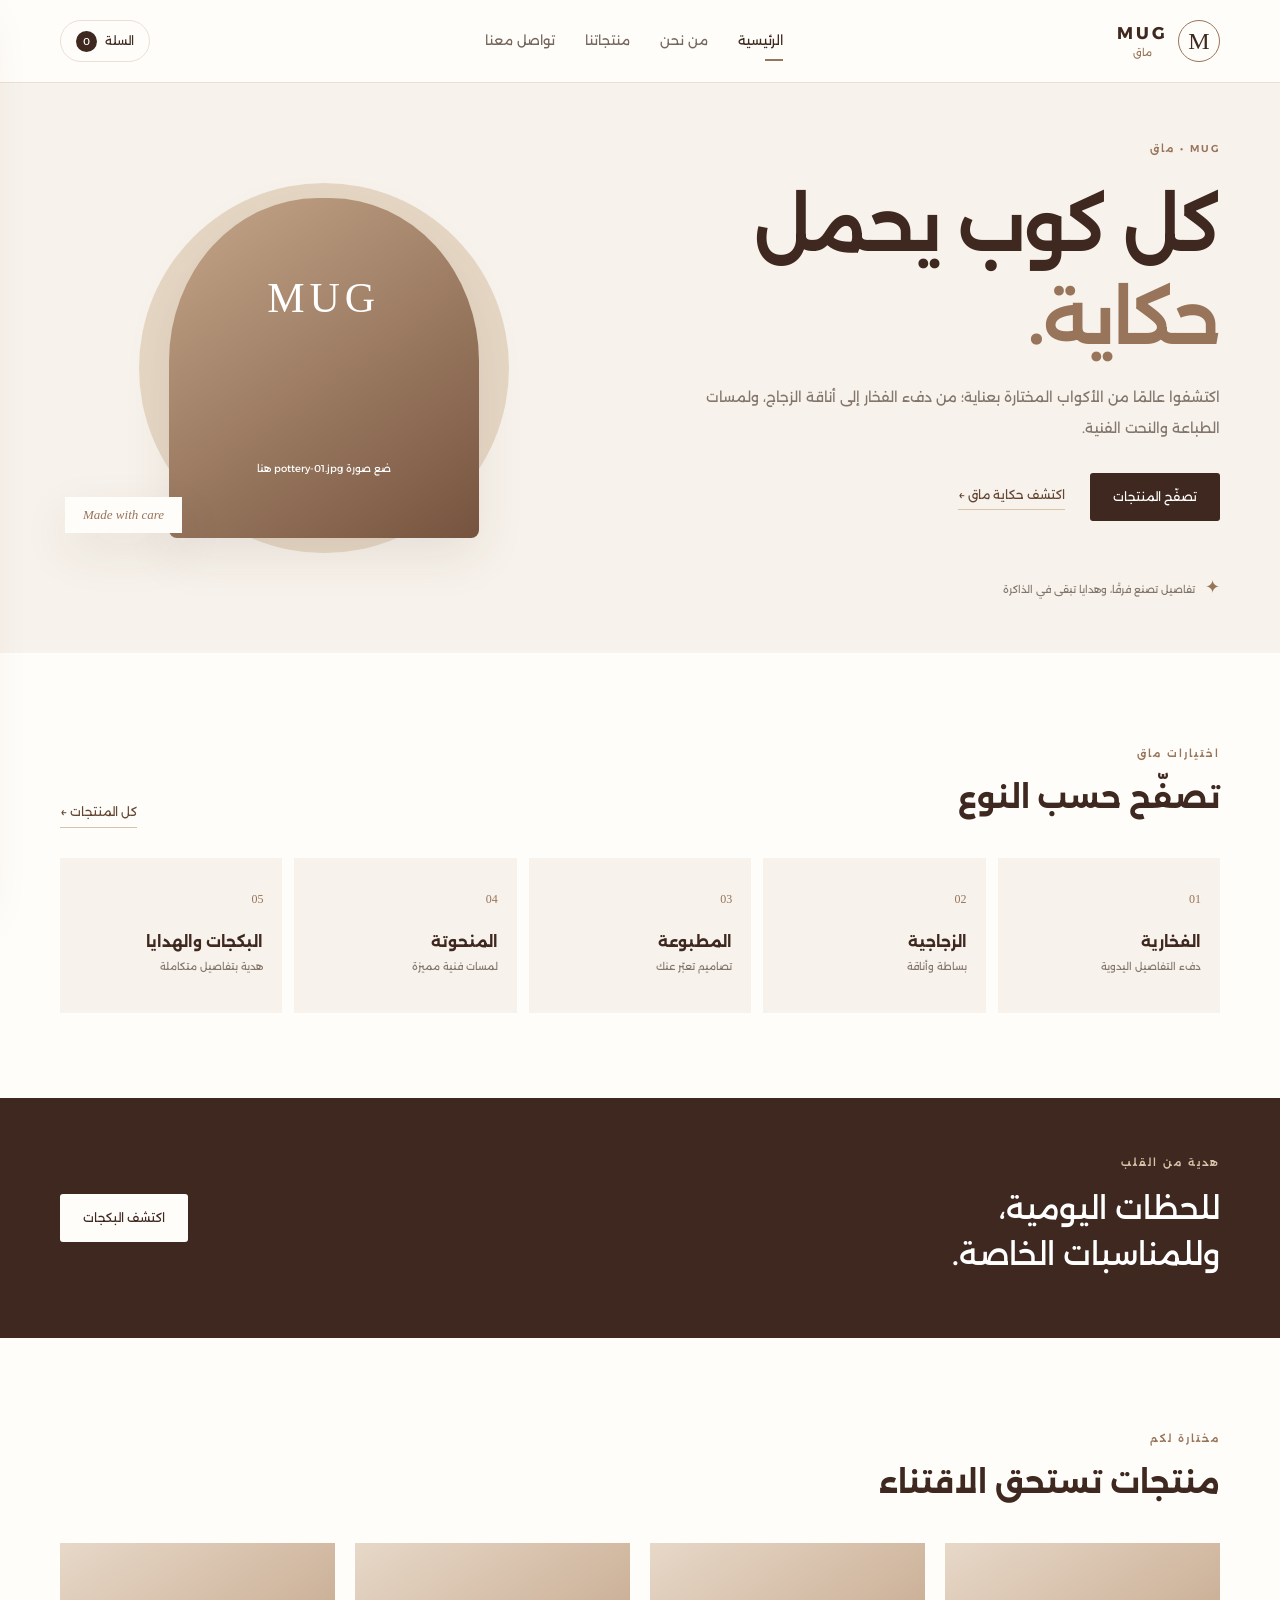
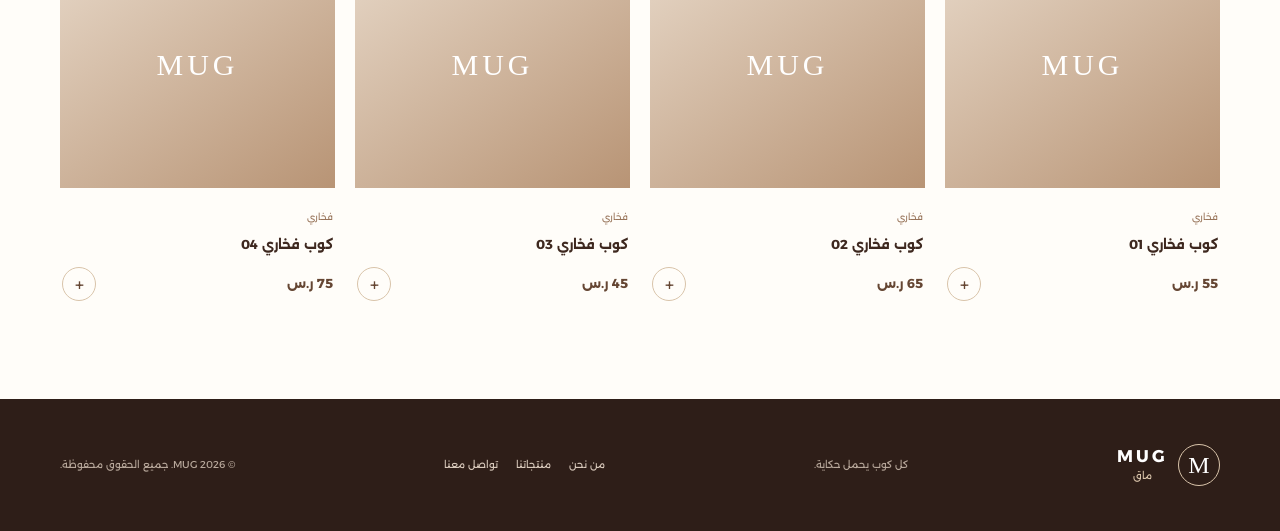
==== index.html @ 54d77e1f "Add files via upload" ====
<!doctype html>
<html lang="ar" dir="rtl">
<head>
  <meta charset="utf-8"><meta name="viewport" content="width=device-width, initial-scale=1">
  <meta name="description" content="MUG ماق — أكواب فخارية وزجاجية ومطبوعة ومنحوتة وبكجات هدايا.">
  <title>MUG | ماق — كل كوب يحمل حكاية</title>
  <link rel="preconnect" href="https://fonts.googleapis.com"><link rel="preconnect" href="https://fonts.gstatic.com" crossorigin>
  <link href="https://fonts.googleapis.com/css2?family=Alexandria:wght@300;400;500;600;700;800&display=swap" rel="stylesheet">
  <link rel="stylesheet" href="style.css"><script defer src="script.js"></script>
</head>
<body>
<header class="site-header"><div class="container nav-wrap">
  <a class="brand" href="index.html"><span class="brand-mark">M</span><span><b>MUG</b><small>ماق</small></span></a>
  <button class="menu-toggle" aria-label="فتح القائمة" aria-expanded="false">☰</button>
  <nav class="main-nav"><a class="active" href="index.html">الرئيسية</a><a href="about.html">من نحن</a><a href="products.html">منتجاتنا</a><a href="contact.html">تواصل معنا</a></nav>
  <button class="cart-button" data-open-cart aria-label="فتح السلة">السلة <span class="cart-count">0</span></button>
</div></header>
<main>
<section class="hero"><div class="container hero-grid">
  <div class="hero-copy"><span class="eyebrow">MUG • ماق</span><h1>كل كوب يحمل<br><em>حكاية.</em></h1>
    <p>اكتشفوا عالمًا من الأكواب المختارة بعناية؛ من دفء الفخار إلى أناقة الزجاج، ولمسات الطباعة والنحت الفنية.</p>
    <div class="hero-actions"><a class="btn btn-primary" href="products.html">تصفّح المنتجات</a><a class="text-link" href="about.html">اكتشف حكاية ماق ←</a></div>
    <div class="hero-note"><span>✦</span> تفاصيل تصنع فرقًا، وهدايا تبقى في الذاكرة</div>
  </div>
  <div class="hero-art"><div class="hero-circle"></div><img src="images/pottery-01.jpg" alt="كوب فخاري من ماق" onerror="this.style.display='none';this.nextElementSibling.style.display='grid'"><div class="image-placeholder hero-placeholder">MUG<br><small>ضع صورة pottery-01.jpg هنا</small></div><span class="floating-tag">Made with care</span></div>
</div></section>
<section class="section container"><div class="section-heading"><div><span class="eyebrow">اختيارات ماق</span><h2>تصفّح حسب النوع</h2></div><a class="text-link" href="products.html">كل المنتجات ←</a></div>
  <div class="category-grid">
    <a class="category-card" href="products.html#pottery"><span>01</span><h3>الفخارية</h3><p>دفء التفاصيل اليدوية</p></a>
    <a class="category-card" href="products.html#glass"><span>02</span><h3>الزجاجية</h3><p>بساطة وأناقة</p></a>
    <a class="category-card" href="products.html#printed"><span>03</span><h3>المطبوعة</h3><p>تصاميم تعبّر عنك</p></a>
    <a class="category-card" href="products.html#carved"><span>04</span><h3>المنحوتة</h3><p>لمسات فنية مميزة</p></a>
    <a class="category-card" href="products.html#gifts"><span>05</span><h3>البكجات والهدايا</h3><p>هدية بتفاصيل متكاملة</p></a>
  </div>
</section>
<section class="feature-band"><div class="container feature-inner"><div><span class="eyebrow light">هدية من القلب</span><h2>للحظات اليومية،<br>وللمناسبات الخاصة.</h2></div><a class="btn btn-light" href="products.html#gifts">اكتشف البكجات</a></div></section>
<section class="section container"><div class="section-heading"><div><span class="eyebrow">مختارة لكم</span><h2>منتجات تستحق الاقتناء</h2></div></div><div class="product-grid" id="featured-products"></div></section>
</main>
<footer class="site-footer"><div class="container footer-inner"><a class="brand brand-footer" href="index.html"><span class="brand-mark">M</span><span><b>MUG</b><small>ماق</small></span></a><p>كل كوب يحمل حكاية.</p><div class="footer-links"><a href="about.html">من نحن</a><a href="products.html">منتجاتنا</a><a href="contact.html">تواصل معنا</a></div><small>© <span data-year></span> MUG. جميع الحقوق محفوظة.</small></div></footer>
<div class="cart-overlay" data-cart-overlay></div><aside class="cart-drawer" aria-label="سلة المشتريات"><div class="cart-head"><h2>سلة مشترياتك</h2><button data-close-cart aria-label="إغلاق">×</button></div><div class="cart-items"></div><div class="cart-bottom"><div class="cart-total"><span>الإجمالي التقديري</span><strong class="cart-total-value">0 ر.س</strong></div><button class="btn btn-primary checkout-button" data-checkout>إتمام الطلب عبر واتساب</button><small>الطلب للتنسيق عبر واتساب، ولا تتم عملية دفع إلكتروني داخل الموقع.</small></div></aside>
</body></html>
---- style.css ----
*{box-sizing:border-box} :root{--espresso:#3e281f;--brown:#654633;--clay:#98745a;--sand:#d9c4aa;--cream:#f7f2eb;--paper:#fffdf9;--ink:#33251e;--muted:#82766d;--line:#e9dfd4;--shadow:0 18px 50px rgba(62,40,31,.09)}html{scroll-behavior:smooth}body{margin:0;background:var(--paper);color:var(--ink);font-family:"Alexandria",sans-serif;line-height:1.8}a{color:inherit;text-decoration:none}button{font:inherit}.container{width:min(1160px,calc(100% - 40px));margin:auto}.site-header{position:sticky;top:0;z-index:20;background:rgba(255,253,249,.94);backdrop-filter:blur(14px);border-bottom:1px solid var(--line)}.nav-wrap{height:82px;display:flex;align-items:center;justify-content:space-between;gap:24px}.brand{display:flex;align-items:center;gap:10px;color:var(--espresso);line-height:1}.brand-mark{width:42px;height:42px;border:1px solid var(--clay);border-radius:50%;display:grid;place-items:center;font-family:Georgia,serif;font-size:24px}.brand b{display:block;font-size:17px;letter-spacing:3px}.brand small{display:block;text-align:center;font-size:10px;margin-top:6px;color:var(--clay)}.main-nav{display:flex;align-items:center;gap:30px;font-size:13px;color:#75675d}.main-nav a{padding:10px 0;position:relative}.main-nav a:hover,.main-nav a.active{color:var(--espresso)}.main-nav a.active:after{content:"";position:absolute;bottom:2px;right:0;width:18px;height:2px;background:var(--clay)}.cart-button{border:1px solid var(--line);background:transparent;color:var(--espresso);padding:9px 15px;border-radius:30px;cursor:pointer;font-size:12px}.cart-count{display:inline-grid;place-items:center;min-width:21px;height:21px;margin-right:5px;border-radius:50%;background:var(--espresso);color:white;font-size:10px}.menu-toggle{display:none;background:none;border:0;color:var(--espresso);font-size:24px}.hero{background:var(--cream);overflow:hidden}.hero-grid{min-height:570px;display:grid;grid-template-columns:1.05fr .95fr;align-items:center;gap:50px;padding-top:45px;padding-bottom:45px}.eyebrow{font-size:10px;letter-spacing:2px;color:var(--clay);font-weight:600}.hero h1,.page-hero h1{font-size:clamp(42px,6vw,72px);line-height:1.28;letter-spacing:-2px;margin:18px 0;color:var(--espresso);font-weight:600}.hero h1 em,.page-hero h1 em{font-style:normal;color:var(--clay)}.hero-copy>p,.page-hero p{max-width:540px;color:var(--muted);font-size:14px;line-height:2.2}.hero-actions{display:flex;align-items:center;gap:25px;margin-top:30px}.btn{display:inline-flex;align-items:center;justify-content:center;border:0;border-radius:3px;padding:13px 23px;font-size:12px;cursor:pointer;transition:.2s}.btn-primary{background:var(--espresso);color:#fff}.btn-primary:hover{background:var(--clay);transform:translateY(-2px)}.btn-light{background:var(--paper);color:var(--espresso)}.text-link{font-size:12px;color:var(--brown);border-bottom:1px solid var(--sand);padding-bottom:4px}.hero-note{font-size:10px;color:var(--muted);margin-top:50px}.hero-note span{color:var(--clay);font-size:18px;margin-left:7px}.hero-art{height:420px;position:relative;display:grid;place-items:center}.hero-circle{position:absolute;width:370px;height:370px;border-radius:50%;background:#e6d7c5}.hero-art img{position:relative;width:min(310px,80%);height:340px;object-fit:cover;border-radius:48% 48% 8px 8px;box-shadow:var(--shadow);z-index:1}.image-placeholder{display:none;position:relative;z-index:1;background:linear-gradient(145deg,#c5a78a,#76533e);color:#fff;place-items:center;text-align:center;font-family:Georgia,serif;letter-spacing:5px}.hero-placeholder{width:min(310px,80%);height:340px;border-radius:48% 48% 8px 8px;font-size:42px;box-shadow:var(--shadow)}.image-placeholder small{font:10px "Alexandria",sans-serif;letter-spacing:0}.floating-tag{position:absolute;z-index:2;bottom:45px;left:5px;background:var(--paper);padding:10px 18px;color:var(--clay);font:italic 13px Georgia;box-shadow:var(--shadow)}.section{padding-top:85px;padding-bottom:85px}.section-heading{display:flex;justify-content:space-between;align-items:end;margin-bottom:30px}.section-heading h2,.about-layout h2{font-size:30px;line-height:1.5;margin:8px 0;color:var(--espresso)}.category-grid{display:grid;grid-template-columns:repeat(5,1fr);gap:12px}.category-card{background:var(--cream);padding:25px 18px;min-height:155px;transition:.25s;border:1px solid transparent}.category-card:hover{background:#efe5d9;border-color:var(--sand);transform:translateY(-4px)}.category-card span{font:12px Georgia;color:var(--clay)}.category-card h3{font-size:15px;margin:15px 0 3px;color:var(--espresso)}.category-card p{font-size:10px;color:var(--muted);margin:0}.feature-band{background:var(--espresso);color:#fff}.feature-inner{min-height:240px;display:flex;justify-content:space-between;align-items:center;padding-top:35px;padding-bottom:35px}.eyebrow.light{color:var(--sand)}.feature-inner h2{font-size:30px;line-height:1.55;margin:10px 0;font-weight:500}.product-grid{display:grid;grid-template-columns:repeat(4,1fr);gap:20px}.product-card{min-width:0}.product-image{height:245px;position:relative;background:var(--cream);overflow:hidden}.product-image img{width:100%;height:100%;object-fit:cover;display:block;transition:transform .4s}.product-card:hover .product-image img{transform:scale(1.04)}.product-fallback{display:none;position:absolute;inset:0;background:linear-gradient(145deg,#e7d8c8,#b89475);color:#fff;place-items:center;font:30px Georgia;letter-spacing:4px}.product-info{padding:13px 2px}.product-category{font-size:9px;color:var(--clay)}.product-info h3{font-size:13px;margin:4px 0;color:var(--espresso)}.product-bottom{display:flex;justify-content:space-between;align-items:center;margin-top:10px}.price{font-size:13px;font-weight:700;color:var(--brown)}.add-button{border:1px solid var(--sand);background:transparent;color:var(--brown);width:34px;height:34px;border-radius:50%;cursor:pointer;font-size:18px}.add-button:hover{background:var(--espresso);color:white;border-color:var(--espresso)}.page-hero{background:var(--cream);padding:85px 0 75px}.page-hero h1{font-size:clamp(40px,5vw,62px)}.page-hero.compact{padding:60px 0}.about-layout{display:grid;grid-template-columns:1fr 1fr;gap:80px;align-items:center}.about-layout p{font-size:13px;color:var(--muted);line-height:2.3}.about-quote{background:var(--cream);min-height:330px;padding:45px;display:flex;flex-direction:column;justify-content:center}.about-quote>span{font:80px Georgia;color:var(--sand);height:65px}.about-quote h3{font-size:35px;line-height:1.5;color:var(--espresso)}.about-quote small{font-size:9px;letter-spacing:2px;color:var(--clay)}.filter-bar{display:flex;gap:9px;flex-wrap:wrap;margin-bottom:30px}.filter-chip{border:1px solid var(--line);background:transparent;color:var(--muted);padding:9px 17px;border-radius:30px;font-size:11px;cursor:pointer}.filter-chip.active,.filter-chip:hover{background:var(--espresso);border-color:var(--espresso);color:white}.contact-layout{display:grid;grid-template-columns:1.1fr .9fr;gap:35px;align-items:stretch}.contact-card{background:var(--cream);padding:45px}.contact-icon{display:grid;place-items:center;width:45px;height:45px;border-radius:50%;background:#e9dccd;color:var(--clay);margin-bottom:22px}.contact-card h2{font-size:32px;color:var(--espresso);line-height:1.5}.contact-card p,.contact-side p{font-size:12px;color:var(--muted);line-height:2.2}.contact-card .btn{margin:15px 0 25px}.contact-detail{border-top:1px solid var(--line);padding:13px 0;display:flex;justify-content:space-between;gap:15px}.contact-detail small{font-size:10px;color:var(--muted)}.contact-detail strong{font-size:11px;color:var(--espresso);text-align:left}.contact-side{background:var(--espresso);color:white;padding:45px;display:flex;flex-direction:column;justify-content:center}.contact-stamp{width:120px;height:120px;border:1px solid var(--sand);border-radius:50%;display:grid;place-content:center;text-align:center;font:26px Georgia;letter-spacing:4px;color:var(--sand)}.contact-stamp small{font:6px "Alexandria",sans-serif;letter-spacing:1px}.contact-side h3{font-size:30px;line-height:1.5}.contact-side p{color:#c9b8a8}.contact-side .text-link{color:var(--sand);align-self:flex-start}.site-footer{background:#2e1e18;color:#e9dfd4;padding:45px 0}.footer-inner{display:flex;align-items:center;justify-content:space-between;gap:20px;flex-wrap:wrap}.brand-footer{color:#fff}.brand-footer .brand-mark{border-color:var(--sand)}.brand-footer small{color:var(--sand)}.footer-inner p,.footer-inner>small{font-size:10px;color:#b7a79a}.footer-links{display:flex;gap:18px;font-size:10px;color:#d8c9bb}.cart-overlay{position:fixed;inset:0;background:rgba(25,15,10,.42);z-index:39;opacity:0;visibility:hidden;transition:.25s}.cart-overlay.open{opacity:1;visibility:visible}.cart-drawer{position:fixed;z-index:40;top:0;left:0;height:100dvh;width:min(420px,92vw);background:var(--paper);padding:24px;display:flex;flex-direction:column;transform:translateX(-105%);transition:.3s;box-shadow:var(--shadow)}.cart-drawer.open{transform:translateX(0)}.cart-head{display:flex;justify-content:space-between;align-items:center;border-bottom:1px solid var(--line);padding-bottom:15px}.cart-head h2{font-size:18px;color:var(--espresso)}.cart-head button{border:0;background:none;font-size:27px;color:var(--brown);cursor:pointer}.cart-items{overflow:auto;flex:1;padding:15px 0}.cart-empty{text-align:center;color:var(--muted);font-size:12px;padding:35px 0}.cart-row{display:grid;grid-template-columns:1fr auto;gap:8px;padding:12px 0;border-bottom:1px solid var(--line)}.cart-row h4{margin:0;font-size:12px}.cart-row small{color:var(--muted);font-size:10px}.quantity-controls{display:flex;align-items:center;gap:9px}.quantity-controls button{width:25px;height:25px;border:1px solid var(--line);background:white;border-radius:50%;cursor:pointer}.cart-bottom{border-top:1px solid var(--line);padding-top:16px}.cart-total{display:flex;justify-content:space-between;margin-bottom:14px;font-size:13px}.cart-total-value{color:var(--espresso)}.checkout-button{width:100%}.cart-bottom>small{display:block;color:var(--muted);font-size:9px;line-height:1.8;margin-top:10px}.no-results{grid-column:1/-1;color:var(--muted);font-size:13px;padding:30px}
@media(max-width:850px){.main-nav{gap:15px}.hero-grid{gap:20px}.category-grid{grid-template-columns:repeat(3,1fr)}.product-grid{grid-template-columns:repeat(2,1fr)}.about-layout{gap:35px}}
@media(max-width:650px){.container{width:min(100% - 30px,520px)}.nav-wrap{height:70px;gap:10px}.menu-toggle{display:block;order:3}.cart-button{margin-right:auto;padding:7px 11px}.main-nav{display:none;position:absolute;top:70px;right:0;left:0;background:var(--paper);padding:15px 25px 22px;border-bottom:1px solid var(--line);flex-direction:column;align-items:stretch;gap:4px}.main-nav.open{display:flex}.main-nav a{padding:9px}.main-nav a.active:after{display:none}.hero-grid{grid-template-columns:1fr;padding-top:55px;padding-bottom:35px}.hero-copy{order:1}.hero-art{order:0;height:300px}.hero-circle{width:260px;height:260px}.hero-art img,.hero-placeholder{height:260px;width:230px}.floating-tag{bottom:12px;left:0}.hero h1{font-size:48px}.hero-note{margin-top:28px}.section{padding-top:58px;padding-bottom:58px}.section-heading h2,.about-layout h2{font-size:24px}.category-grid{grid-template-columns:repeat(2,1fr)}.category-card:last-child{grid-column:span 2}.feature-inner{min-height:210px;align-items:flex-start;flex-direction:column;justify-content:center;gap:15px}.feature-inner h2{font-size:25px}.product-grid{gap:14px}.product-image{height:190px}.product-info h3{font-size:11px}.page-hero{padding:60px 0 50px}.page-hero h1{font-size:43px}.about-layout,.contact-layout{grid-template-columns:1fr;gap:22px}.about-quote{min-height:250px;padding:30px}.contact-card,.contact-side{padding:30px}.contact-card h2{font-size:27px}.footer-inner{flex-direction:column;align-items:flex-start}.footer-links{flex-wrap:wrap}.contact-detail{flex-direction:column;gap:2px}.contact-detail strong{text-align:right}}
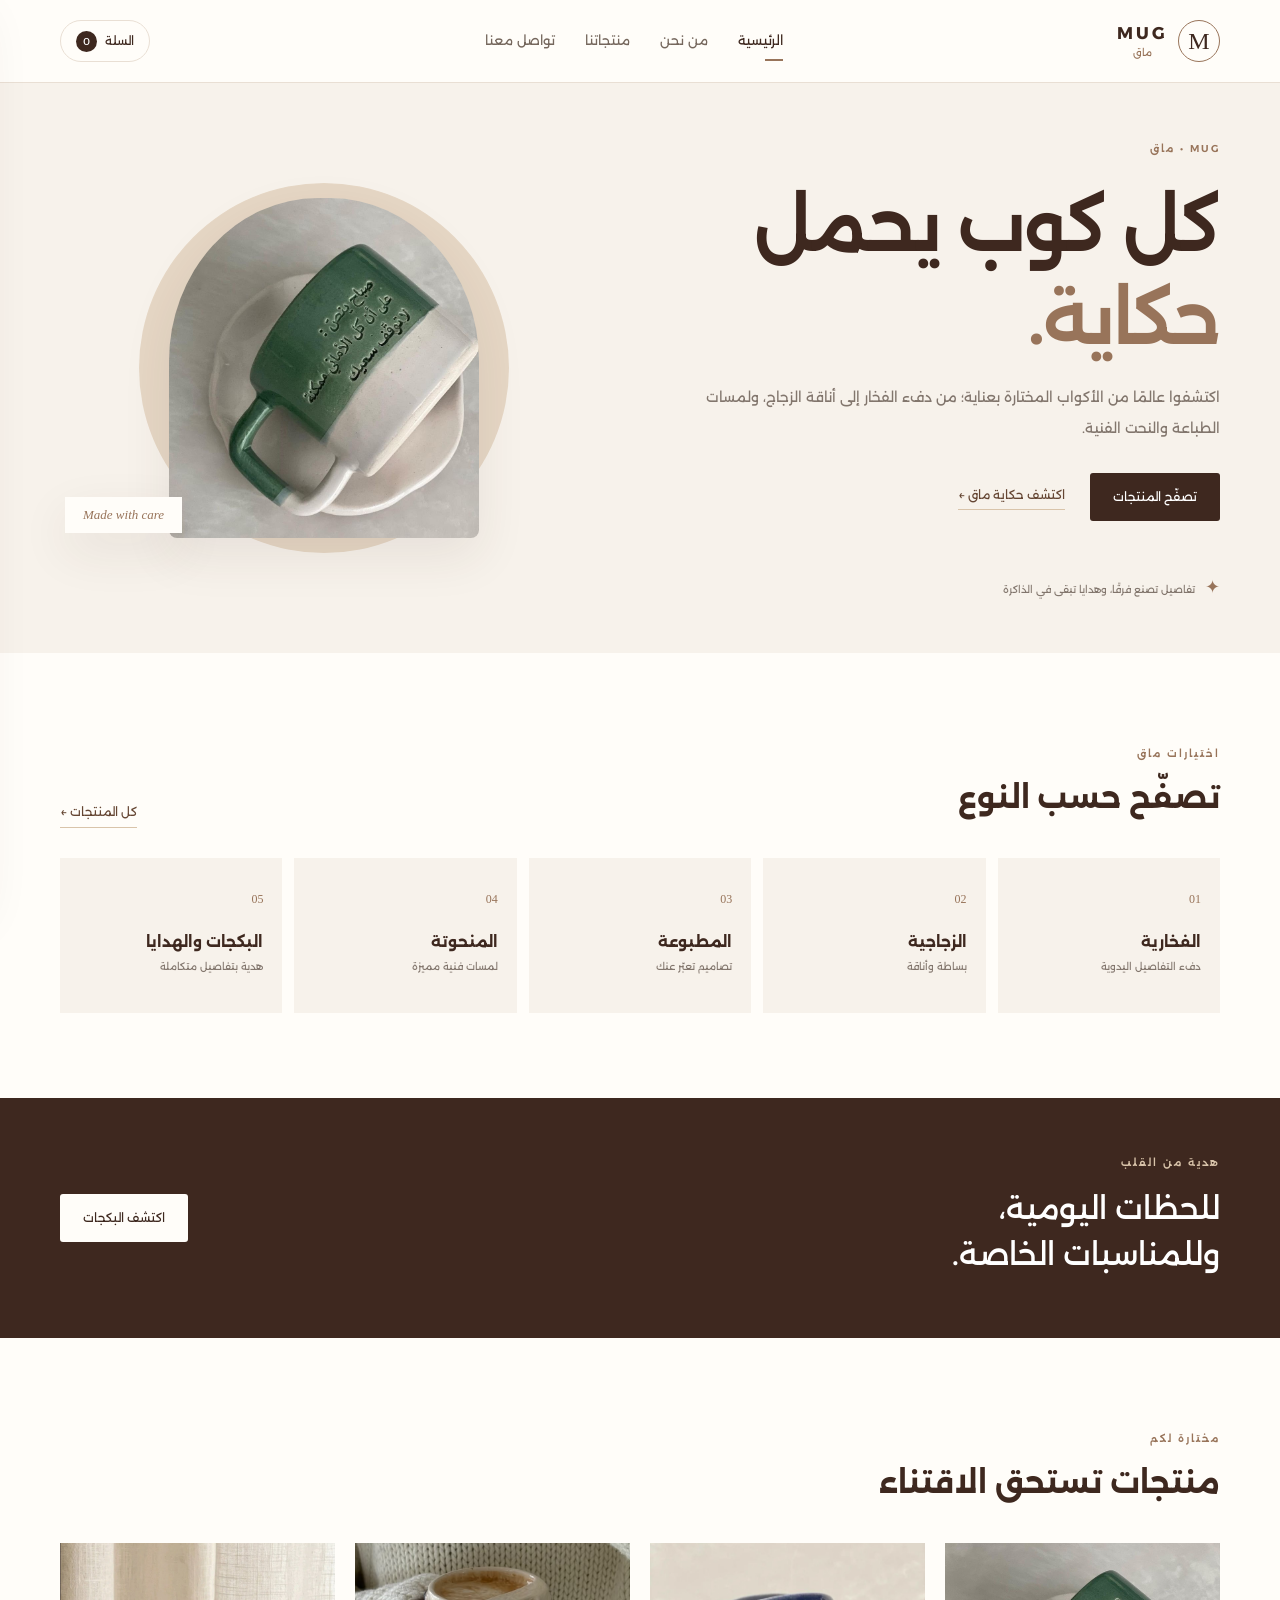
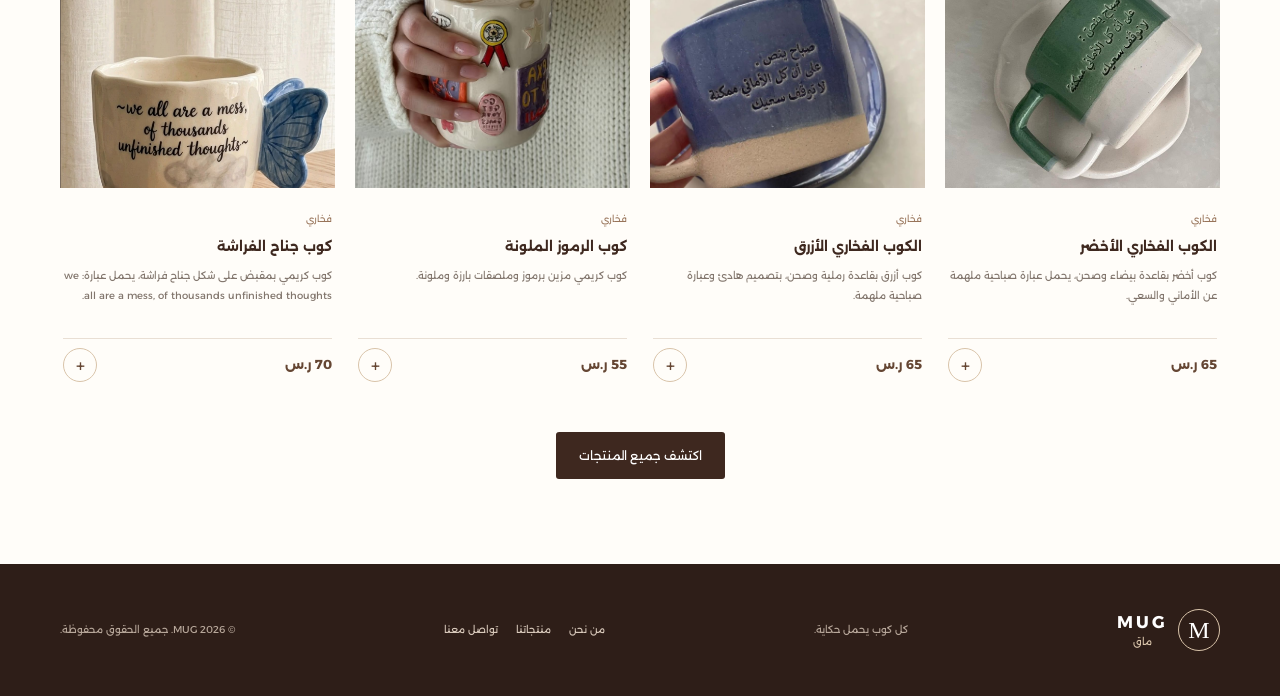
==== commit 1d5fc601: "Update index.html" ====
--- a/index.html
+++ b/index.html
@@ -1,41 +1,283 @@
+
 <!doctype html>
 <html lang="ar" dir="rtl">
 <head>
-  <meta charset="utf-8"><meta name="viewport" content="width=device-width, initial-scale=1">
-  <meta name="description" content="MUG ماق — أكواب فخارية وزجاجية ومطبوعة ومنحوتة وبكجات هدايا.">
+  <meta charset="utf-8">
+  <meta name="viewport" content="width=device-width, initial-scale=1">
+
+  <meta name="description" content="MUG ماق — اكتشفوا تشكيلة الأكواب الفخارية والزجاجية والمطبوعة والمنحوتة وبكجات الهدايا. كل كوب يحمل حكاية.">
+  <meta name="theme-color" content="#3e281f">
+
   <title>MUG | ماق — كل كوب يحمل حكاية</title>
-  <link rel="preconnect" href="https://fonts.googleapis.com"><link rel="preconnect" href="https://fonts.gstatic.com" crossorigin>
+
+  <link rel="preconnect" href="https://fonts.googleapis.com">
+  <link rel="preconnect" href="https://fonts.gstatic.com" crossorigin>
+
   <link href="https://fonts.googleapis.com/css2?family=Alexandria:wght@300;400;500;600;700;800&display=swap" rel="stylesheet">
-  <link rel="stylesheet" href="style.css"><script defer src="script.js"></script>
+
+  <link rel="stylesheet" href="style.css">
+  <script defer src="script.js"></script>
 </head>
+
 <body>
-<header class="site-header"><div class="container nav-wrap">
-  <a class="brand" href="index.html"><span class="brand-mark">M</span><span><b>MUG</b><small>ماق</small></span></a>
-  <button class="menu-toggle" aria-label="فتح القائمة" aria-expanded="false">☰</button>
-  <nav class="main-nav"><a class="active" href="index.html">الرئيسية</a><a href="about.html">من نحن</a><a href="products.html">منتجاتنا</a><a href="contact.html">تواصل معنا</a></nav>
-  <button class="cart-button" data-open-cart aria-label="فتح السلة">السلة <span class="cart-count">0</span></button>
-</div></header>
+
+<!-- HEADER -->
+<header class="site-header">
+  <div class="container nav-wrap">
+
+    <a class="brand" href="index.html">
+      <span class="brand-mark">M</span>
+      <span>
+        <b>MUG</b>
+        <small>ماق</small>
+      </span>
+    </a>
+
+    <button class="menu-toggle" aria-label="فتح القائمة" aria-expanded="false">
+      ☰
+    </button>
+
+    <nav class="main-nav">
+      <a class="active" href="index.html">الرئيسية</a>
+      <a href="about.html">من نحن</a>
+      <a href="products.html">منتجاتنا</a>
+      <a href="contact.html">تواصل معنا</a>
+    </nav>
+
+    <button class="cart-button" data-open-cart aria-label="فتح السلة">
+      السلة
+      <span class="cart-count">0</span>
+    </button>
+
+  </div>
+</header>
+
 <main>
-<section class="hero"><div class="container hero-grid">
-  <div class="hero-copy"><span class="eyebrow">MUG • ماق</span><h1>كل كوب يحمل<br><em>حكاية.</em></h1>
-    <p>اكتشفوا عالمًا من الأكواب المختارة بعناية؛ من دفء الفخار إلى أناقة الزجاج، ولمسات الطباعة والنحت الفنية.</p>
-    <div class="hero-actions"><a class="btn btn-primary" href="products.html">تصفّح المنتجات</a><a class="text-link" href="about.html">اكتشف حكاية ماق ←</a></div>
-    <div class="hero-note"><span>✦</span> تفاصيل تصنع فرقًا، وهدايا تبقى في الذاكرة</div>
-  </div>
-  <div class="hero-art"><div class="hero-circle"></div><img src="images/pottery-01.jpg" alt="كوب فخاري من ماق" onerror="this.style.display='none';this.nextElementSibling.style.display='grid'"><div class="image-placeholder hero-placeholder">MUG<br><small>ضع صورة pottery-01.jpg هنا</small></div><span class="floating-tag">Made with care</span></div>
-</div></section>
-<section class="section container"><div class="section-heading"><div><span class="eyebrow">اختيارات ماق</span><h2>تصفّح حسب النوع</h2></div><a class="text-link" href="products.html">كل المنتجات ←</a></div>
+
+<!-- HERO -->
+<section class="hero">
+  <div class="container hero-grid">
+
+    <div class="hero-copy">
+
+      <span class="eyebrow">MUG • ماق</span>
+
+      <h1>
+        كل كوب يحمل
+        <br>
+        <em>حكاية.</em>
+      </h1>
+
+      <p>
+        اكتشفوا عالمًا من الأكواب المختارة بعناية؛
+        من دفء الفخار إلى أناقة الزجاج،
+        ولمسات الطباعة والنحت الفنية.
+      </p>
+
+      <div class="hero-actions">
+        <a class="btn btn-primary" href="products.html">
+          تصفّح المنتجات
+        </a>
+
+        <a class="text-link" href="about.html">
+          اكتشف حكاية ماق ←
+        </a>
+      </div>
+
+      <div class="hero-note">
+        <span>✦</span>
+        تفاصيل تصنع فرقًا، وهدايا تبقى في الذاكرة
+      </div>
+
+    </div>
+
+    <div class="hero-art">
+
+      <div class="hero-circle"></div>
+
+      <img
+        src="IMG_2173.JPG"
+        alt="كوب ماق الفخاري الأخضر بقاعدته البيضاء وصحنه"
+        fetchpriority="high"
+        onerror="this.style.display='none';this.nextElementSibling.style.display='grid'"
+      >
+
+      <div class="image-placeholder hero-placeholder">
+        MUG
+        <br>
+        <small>كل كوب يحمل حكاية</small>
+      </div>
+
+      <span class="floating-tag">
+        Made with care
+      </span>
+
+    </div>
+
+  </div>
+</section>
+
+<!-- CATEGORIES -->
+<section class="section container">
+
+  <div class="section-heading">
+
+    <div>
+      <span class="eyebrow">اختيارات ماق</span>
+      <h2>تصفّح حسب النوع</h2>
+    </div>
+
+    <a class="text-link" href="products.html">
+      كل المنتجات ←
+    </a>
+
+  </div>
+
   <div class="category-grid">
-    <a class="category-card" href="products.html#pottery"><span>01</span><h3>الفخارية</h3><p>دفء التفاصيل اليدوية</p></a>
-    <a class="category-card" href="products.html#glass"><span>02</span><h3>الزجاجية</h3><p>بساطة وأناقة</p></a>
-    <a class="category-card" href="products.html#printed"><span>03</span><h3>المطبوعة</h3><p>تصاميم تعبّر عنك</p></a>
-    <a class="category-card" href="products.html#carved"><span>04</span><h3>المنحوتة</h3><p>لمسات فنية مميزة</p></a>
-    <a class="category-card" href="products.html#gifts"><span>05</span><h3>البكجات والهدايا</h3><p>هدية بتفاصيل متكاملة</p></a>
-  </div>
-</section>
-<section class="feature-band"><div class="container feature-inner"><div><span class="eyebrow light">هدية من القلب</span><h2>للحظات اليومية،<br>وللمناسبات الخاصة.</h2></div><a class="btn btn-light" href="products.html#gifts">اكتشف البكجات</a></div></section>
-<section class="section container"><div class="section-heading"><div><span class="eyebrow">مختارة لكم</span><h2>منتجات تستحق الاقتناء</h2></div></div><div class="product-grid" id="featured-products"></div></section>
+
+    <a class="category-card" href="products.html#pottery">
+      <span>01</span>
+      <h3>الفخارية</h3>
+      <p>دفء التفاصيل اليدوية</p>
+    </a>
+
+    <a class="category-card" href="products.html#glass">
+      <span>02</span>
+      <h3>الزجاجية</h3>
+      <p>بساطة وأناقة</p>
+    </a>
+
+    <a class="category-card" href="products.html#printed">
+      <span>03</span>
+      <h3>المطبوعة</h3>
+      <p>تصاميم تعبّر عنك</p>
+    </a>
+
+    <a class="category-card" href="products.html#carved">
+      <span>04</span>
+      <h3>المنحوتة</h3>
+      <p>لمسات فنية مميزة</p>
+    </a>
+
+    <a class="category-card" href="products.html#gifts">
+      <span>05</span>
+      <h3>البكجات والهدايا</h3>
+      <p>هدية بتفاصيل متكاملة</p>
+    </a>
+
+  </div>
+</section>
+
+<!-- GIFT SECTION -->
+<section class="feature-band">
+
+  <div class="container feature-inner">
+
+    <div>
+      <span class="eyebrow light">هدية من القلب</span>
+
+      <h2>
+        للحظات اليومية،
+        <br>
+        وللمناسبات الخاصة.
+      </h2>
+    </div>
+
+    <a class="btn btn-light" href="products.html# gifts">
+      اكتشف البكجات
+    </a>
+
+  </div>
+
+</section>
+
+<!-- FEATURED PRODUCTS -->
+<section class="section container">
+
+  <div class="section-heading">
+
+    <div>
+      <span class="eyebrow">مختارة لكم</span>
+      <h2>منتجات تستحق الاقتناء</h2>
+    </div>
+
+  </div>
+
+  <div class="product-grid" id="featured-products"></div>
+
+  <div style="text-align:center;margin-top:35px;">
+    <a class="btn btn-primary" href="products.html">
+      اكتشف جميع المنتجات
+    </a>
+  </div>
+
+</section>
+
 </main>
-<footer class="site-footer"><div class="container footer-inner"><a class="brand brand-footer" href="index.html"><span class="brand-mark">M</span><span><b>MUG</b><small>ماق</small></span></a><p>كل كوب يحمل حكاية.</p><div class="footer-links"><a href="about.html">من نحن</a><a href="products.html">منتجاتنا</a><a href="contact.html">تواصل معنا</a></div><small>© <span data-year></span> MUG. جميع الحقوق محفوظة.</small></div></footer>
-<div class="cart-overlay" data-cart-overlay></div><aside class="cart-drawer" aria-label="سلة المشتريات"><div class="cart-head"><h2>سلة مشترياتك</h2><button data-close-cart aria-label="إغلاق">×</button></div><div class="cart-items"></div><div class="cart-bottom"><div class="cart-total"><span>الإجمالي التقديري</span><strong class="cart-total-value">0 ر.س</strong></div><button class="btn btn-primary checkout-button" data-checkout>إتمام الطلب عبر واتساب</button><small>الطلب للتنسيق عبر واتساب، ولا تتم عملية دفع إلكتروني داخل الموقع.</small></div></aside>
-</body></html>+
+<!-- FOOTER -->
+<footer class="site-footer">
+
+  <div class="container footer-inner">
+
+    <a class="brand brand-footer" href="index.html">
+      <span class="brand-mark">M</span>
+      <span>
+        <b>MUG</b>
+        <small>ماق</small>
+      </span>
+    </a>
+
+    <p>كل كوب يحمل حكاية.</p>
+
+    <div class="footer-links">
+      <a href="about.html">من نحن</a>
+      <a href="products.html">منتجاتنا</a>
+      <a href="contact.html">تواصل معنا</a>
+    </div>
+
+    <small>
+      © <span data-year></span> MUG. جميع الحقوق محفوظة.
+    </small>
+
+  </div>
+
+</footer>
+
+<!-- SHOPPING CART -->
+<div class="cart-overlay" data-cart-overlay></div>
+
+<aside class="cart-drawer" aria-label="سلة المشتريات">
+
+  <div class="cart-head">
+    <h2>سلة مشترياتك</h2>
+
+    <button data-close-cart aria-label="إغلاق">
+      ×
+    </button>
+  </div>
+
+  <div class="cart-items"></div>
+
+  <div class="cart-bottom">
+
+    <div class="cart-total">
+      <span>الإجمالي التقديري</span>
+      <strong class="cart-total-value">0 ر.س</strong>
+    </div>
+
+    <button class="btn btn-primary checkout-button" data-checkout>
+      إتمام الطلب عبر واتساب
+    </button>
+
+    <small>
+      الطلب للتنسيق عبر واتساب،
+      ولا تتم عملية دفع إلكتروني داخل الموقع.
+    </small>
+
+  </div>
+
+</aside>
+
+</body>
+</html>
--- a/style.css
+++ b/style.css
@@ -1,3 +1,1178 @@
-*{box-sizing:border-box} :root{--espresso:#3e281f;--brown:#654633;--clay:#98745a;--sand:#d9c4aa;--cream:#f7f2eb;--paper:#fffdf9;--ink:#33251e;--muted:#82766d;--line:#e9dfd4;--shadow:0 18px 50px rgba(62,40,31,.09)}html{scroll-behavior:smooth}body{margin:0;background:var(--paper);color:var(--ink);font-family:"Alexandria",sans-serif;line-height:1.8}a{color:inherit;text-decoration:none}button{font:inherit}.container{width:min(1160px,calc(100% - 40px));margin:auto}.site-header{position:sticky;top:0;z-index:20;background:rgba(255,253,249,.94);backdrop-filter:blur(14px);border-bottom:1px solid var(--line)}.nav-wrap{height:82px;display:flex;align-items:center;justify-content:space-between;gap:24px}.brand{display:flex;align-items:center;gap:10px;color:var(--espresso);line-height:1}.brand-mark{width:42px;height:42px;border:1px solid var(--clay);border-radius:50%;display:grid;place-items:center;font-family:Georgia,serif;font-size:24px}.brand b{display:block;font-size:17px;letter-spacing:3px}.brand small{display:block;text-align:center;font-size:10px;margin-top:6px;color:var(--clay)}.main-nav{display:flex;align-items:center;gap:30px;font-size:13px;color:#75675d}.main-nav a{padding:10px 0;position:relative}.main-nav a:hover,.main-nav a.active{color:var(--espresso)}.main-nav a.active:after{content:"";position:absolute;bottom:2px;right:0;width:18px;height:2px;background:var(--clay)}.cart-button{border:1px solid var(--line);background:transparent;color:var(--espresso);padding:9px 15px;border-radius:30px;cursor:pointer;font-size:12px}.cart-count{display:inline-grid;place-items:center;min-width:21px;height:21px;margin-right:5px;border-radius:50%;background:var(--espresso);color:white;font-size:10px}.menu-toggle{display:none;background:none;border:0;color:var(--espresso);font-size:24px}.hero{background:var(--cream);overflow:hidden}.hero-grid{min-height:570px;display:grid;grid-template-columns:1.05fr .95fr;align-items:center;gap:50px;padding-top:45px;padding-bottom:45px}.eyebrow{font-size:10px;letter-spacing:2px;color:var(--clay);font-weight:600}.hero h1,.page-hero h1{font-size:clamp(42px,6vw,72px);line-height:1.28;letter-spacing:-2px;margin:18px 0;color:var(--espresso);font-weight:600}.hero h1 em,.page-hero h1 em{font-style:normal;color:var(--clay)}.hero-copy>p,.page-hero p{max-width:540px;color:var(--muted);font-size:14px;line-height:2.2}.hero-actions{display:flex;align-items:center;gap:25px;margin-top:30px}.btn{display:inline-flex;align-items:center;justify-content:center;border:0;border-radius:3px;padding:13px 23px;font-size:12px;cursor:pointer;transition:.2s}.btn-primary{background:var(--espresso);color:#fff}.btn-primary:hover{background:var(--clay);transform:translateY(-2px)}.btn-light{background:var(--paper);color:var(--espresso)}.text-link{font-size:12px;color:var(--brown);border-bottom:1px solid var(--sand);padding-bottom:4px}.hero-note{font-size:10px;color:var(--muted);margin-top:50px}.hero-note span{color:var(--clay);font-size:18px;margin-left:7px}.hero-art{height:420px;position:relative;display:grid;place-items:center}.hero-circle{position:absolute;width:370px;height:370px;border-radius:50%;background:#e6d7c5}.hero-art img{position:relative;width:min(310px,80%);height:340px;object-fit:cover;border-radius:48% 48% 8px 8px;box-shadow:var(--shadow);z-index:1}.image-placeholder{display:none;position:relative;z-index:1;background:linear-gradient(145deg,#c5a78a,#76533e);color:#fff;place-items:center;text-align:center;font-family:Georgia,serif;letter-spacing:5px}.hero-placeholder{width:min(310px,80%);height:340px;border-radius:48% 48% 8px 8px;font-size:42px;box-shadow:var(--shadow)}.image-placeholder small{font:10px "Alexandria",sans-serif;letter-spacing:0}.floating-tag{position:absolute;z-index:2;bottom:45px;left:5px;background:var(--paper);padding:10px 18px;color:var(--clay);font:italic 13px Georgia;box-shadow:var(--shadow)}.section{padding-top:85px;padding-bottom:85px}.section-heading{display:flex;justify-content:space-between;align-items:end;margin-bottom:30px}.section-heading h2,.about-layout h2{font-size:30px;line-height:1.5;margin:8px 0;color:var(--espresso)}.category-grid{display:grid;grid-template-columns:repeat(5,1fr);gap:12px}.category-card{background:var(--cream);padding:25px 18px;min-height:155px;transition:.25s;border:1px solid transparent}.category-card:hover{background:#efe5d9;border-color:var(--sand);transform:translateY(-4px)}.category-card span{font:12px Georgia;color:var(--clay)}.category-card h3{font-size:15px;margin:15px 0 3px;color:var(--espresso)}.category-card p{font-size:10px;color:var(--muted);margin:0}.feature-band{background:var(--espresso);color:#fff}.feature-inner{min-height:240px;display:flex;justify-content:space-between;align-items:center;padding-top:35px;padding-bottom:35px}.eyebrow.light{color:var(--sand)}.feature-inner h2{font-size:30px;line-height:1.55;margin:10px 0;font-weight:500}.product-grid{display:grid;grid-template-columns:repeat(4,1fr);gap:20px}.product-card{min-width:0}.product-image{height:245px;position:relative;background:var(--cream);overflow:hidden}.product-image img{width:100%;height:100%;object-fit:cover;display:block;transition:transform .4s}.product-card:hover .product-image img{transform:scale(1.04)}.product-fallback{display:none;position:absolute;inset:0;background:linear-gradient(145deg,#e7d8c8,#b89475);color:#fff;place-items:center;font:30px Georgia;letter-spacing:4px}.product-info{padding:13px 2px}.product-category{font-size:9px;color:var(--clay)}.product-info h3{font-size:13px;margin:4px 0;color:var(--espresso)}.product-bottom{display:flex;justify-content:space-between;align-items:center;margin-top:10px}.price{font-size:13px;font-weight:700;color:var(--brown)}.add-button{border:1px solid var(--sand);background:transparent;color:var(--brown);width:34px;height:34px;border-radius:50%;cursor:pointer;font-size:18px}.add-button:hover{background:var(--espresso);color:white;border-color:var(--espresso)}.page-hero{background:var(--cream);padding:85px 0 75px}.page-hero h1{font-size:clamp(40px,5vw,62px)}.page-hero.compact{padding:60px 0}.about-layout{display:grid;grid-template-columns:1fr 1fr;gap:80px;align-items:center}.about-layout p{font-size:13px;color:var(--muted);line-height:2.3}.about-quote{background:var(--cream);min-height:330px;padding:45px;display:flex;flex-direction:column;justify-content:center}.about-quote>span{font:80px Georgia;color:var(--sand);height:65px}.about-quote h3{font-size:35px;line-height:1.5;color:var(--espresso)}.about-quote small{font-size:9px;letter-spacing:2px;color:var(--clay)}.filter-bar{display:flex;gap:9px;flex-wrap:wrap;margin-bottom:30px}.filter-chip{border:1px solid var(--line);background:transparent;color:var(--muted);padding:9px 17px;border-radius:30px;font-size:11px;cursor:pointer}.filter-chip.active,.filter-chip:hover{background:var(--espresso);border-color:var(--espresso);color:white}.contact-layout{display:grid;grid-template-columns:1.1fr .9fr;gap:35px;align-items:stretch}.contact-card{background:var(--cream);padding:45px}.contact-icon{display:grid;place-items:center;width:45px;height:45px;border-radius:50%;background:#e9dccd;color:var(--clay);margin-bottom:22px}.contact-card h2{font-size:32px;color:var(--espresso);line-height:1.5}.contact-card p,.contact-side p{font-size:12px;color:var(--muted);line-height:2.2}.contact-card .btn{margin:15px 0 25px}.contact-detail{border-top:1px solid var(--line);padding:13px 0;display:flex;justify-content:space-between;gap:15px}.contact-detail small{font-size:10px;color:var(--muted)}.contact-detail strong{font-size:11px;color:var(--espresso);text-align:left}.contact-side{background:var(--espresso);color:white;padding:45px;display:flex;flex-direction:column;justify-content:center}.contact-stamp{width:120px;height:120px;border:1px solid var(--sand);border-radius:50%;display:grid;place-content:center;text-align:center;font:26px Georgia;letter-spacing:4px;color:var(--sand)}.contact-stamp small{font:6px "Alexandria",sans-serif;letter-spacing:1px}.contact-side h3{font-size:30px;line-height:1.5}.contact-side p{color:#c9b8a8}.contact-side .text-link{color:var(--sand);align-self:flex-start}.site-footer{background:#2e1e18;color:#e9dfd4;padding:45px 0}.footer-inner{display:flex;align-items:center;justify-content:space-between;gap:20px;flex-wrap:wrap}.brand-footer{color:#fff}.brand-footer .brand-mark{border-color:var(--sand)}.brand-footer small{color:var(--sand)}.footer-inner p,.footer-inner>small{font-size:10px;color:#b7a79a}.footer-links{display:flex;gap:18px;font-size:10px;color:#d8c9bb}.cart-overlay{position:fixed;inset:0;background:rgba(25,15,10,.42);z-index:39;opacity:0;visibility:hidden;transition:.25s}.cart-overlay.open{opacity:1;visibility:visible}.cart-drawer{position:fixed;z-index:40;top:0;left:0;height:100dvh;width:min(420px,92vw);background:var(--paper);padding:24px;display:flex;flex-direction:column;transform:translateX(-105%);transition:.3s;box-shadow:var(--shadow)}.cart-drawer.open{transform:translateX(0)}.cart-head{display:flex;justify-content:space-between;align-items:center;border-bottom:1px solid var(--line);padding-bottom:15px}.cart-head h2{font-size:18px;color:var(--espresso)}.cart-head button{border:0;background:none;font-size:27px;color:var(--brown);cursor:pointer}.cart-items{overflow:auto;flex:1;padding:15px 0}.cart-empty{text-align:center;color:var(--muted);font-size:12px;padding:35px 0}.cart-row{display:grid;grid-template-columns:1fr auto;gap:8px;padding:12px 0;border-bottom:1px solid var(--line)}.cart-row h4{margin:0;font-size:12px}.cart-row small{color:var(--muted);font-size:10px}.quantity-controls{display:flex;align-items:center;gap:9px}.quantity-controls button{width:25px;height:25px;border:1px solid var(--line);background:white;border-radius:50%;cursor:pointer}.cart-bottom{border-top:1px solid var(--line);padding-top:16px}.cart-total{display:flex;justify-content:space-between;margin-bottom:14px;font-size:13px}.cart-total-value{color:var(--espresso)}.checkout-button{width:100%}.cart-bottom>small{display:block;color:var(--muted);font-size:9px;line-height:1.8;margin-top:10px}.no-results{grid-column:1/-1;color:var(--muted);font-size:13px;padding:30px}
-@media(max-width:850px){.main-nav{gap:15px}.hero-grid{gap:20px}.category-grid{grid-template-columns:repeat(3,1fr)}.product-grid{grid-template-columns:repeat(2,1fr)}.about-layout{gap:35px}}
-@media(max-width:650px){.container{width:min(100% - 30px,520px)}.nav-wrap{height:70px;gap:10px}.menu-toggle{display:block;order:3}.cart-button{margin-right:auto;padding:7px 11px}.main-nav{display:none;position:absolute;top:70px;right:0;left:0;background:var(--paper);padding:15px 25px 22px;border-bottom:1px solid var(--line);flex-direction:column;align-items:stretch;gap:4px}.main-nav.open{display:flex}.main-nav a{padding:9px}.main-nav a.active:after{display:none}.hero-grid{grid-template-columns:1fr;padding-top:55px;padding-bottom:35px}.hero-copy{order:1}.hero-art{order:0;height:300px}.hero-circle{width:260px;height:260px}.hero-art img,.hero-placeholder{height:260px;width:230px}.floating-tag{bottom:12px;left:0}.hero h1{font-size:48px}.hero-note{margin-top:28px}.section{padding-top:58px;padding-bottom:58px}.section-heading h2,.about-layout h2{font-size:24px}.category-grid{grid-template-columns:repeat(2,1fr)}.category-card:last-child{grid-column:span 2}.feature-inner{min-height:210px;align-items:flex-start;flex-direction:column;justify-content:center;gap:15px}.feature-inner h2{font-size:25px}.product-grid{gap:14px}.product-image{height:190px}.product-info h3{font-size:11px}.page-hero{padding:60px 0 50px}.page-hero h1{font-size:43px}.about-layout,.contact-layout{grid-template-columns:1fr;gap:22px}.about-quote{min-height:250px;padding:30px}.contact-card,.contact-side{padding:30px}.contact-card h2{font-size:27px}.footer-inner{flex-direction:column;align-items:flex-start}.footer-links{flex-wrap:wrap}.contact-detail{flex-direction:column;gap:2px}.contact-detail strong{text-align:right}}
+
+/* =========================
+   MUG | MAQ
+   Main Stylesheet
+========================= */
+
+* {
+  box-sizing: border-box;
+}
+
+:root {
+  --espresso: #3e281f;
+  --brown: #654633;
+  --clay: #98745a;
+  --sand: #d9c4aa;
+  --cream: #f7f2eb;
+  --paper: #fffdf9;
+  --ink: #33251e;
+  --muted: #82766d;
+  --line: #e9dfd4;
+  --shadow: 0 18px 50px rgba(62, 40, 31, .09);
+}
+
+html {
+  scroll-behavior: smooth;
+}
+
+body {
+  margin: 0;
+  background: var(--paper);
+  color: var(--ink);
+  font-family: "Alexandria", sans-serif;
+  line-height: 1.8;
+}
+
+a {
+  color: inherit;
+  text-decoration: none;
+}
+
+button {
+  font: inherit;
+}
+
+.container {
+  width: min(1160px, calc(100% - 40px));
+  margin: auto;
+}
+
+/* =========================
+   HEADER & NAVIGATION
+========================= */
+
+.site-header {
+  position: sticky;
+  top: 0;
+  z-index: 20;
+  background: rgba(255, 253, 249, .94);
+  backdrop-filter: blur(14px);
+  border-bottom: 1px solid var(--line);
+}
+
+.nav-wrap {
+  height: 82px;
+  display: flex;
+  align-items: center;
+  justify-content: space-between;
+  gap: 24px;
+}
+
+.brand {
+  display: flex;
+  align-items: center;
+  gap: 10px;
+  color: var(--espresso);
+  line-height: 1;
+}
+
+.brand-mark {
+  width: 42px;
+  height: 42px;
+  border: 1px solid var(--clay);
+  border-radius: 50%;
+  display: grid;
+  place-items: center;
+  font-family: Georgia, serif;
+  font-size: 24px;
+}
+
+.brand b {
+  display: block;
+  font-size: 17px;
+  letter-spacing: 3px;
+}
+
+.brand small {
+  display: block;
+  text-align: center;
+  font-size: 10px;
+  margin-top: 6px;
+  color: var(--clay);
+}
+
+.main-nav {
+  display: flex;
+  align-items: center;
+  gap: 30px;
+  font-size: 13px;
+  color: #75675d;
+}
+
+.main-nav a {
+  padding: 10px 0;
+  position: relative;
+}
+
+.main-nav a:hover,
+.main-nav a.active {
+  color: var(--espresso);
+}
+
+.main-nav a.active:after {
+  content: "";
+  position: absolute;
+  bottom: 2px;
+  right: 0;
+  width: 18px;
+  height: 2px;
+  background: var(--clay);
+}
+
+.cart-button {
+  border: 1px solid var(--line);
+  background: transparent;
+  color: var(--espresso);
+  padding: 9px 15px;
+  border-radius: 30px;
+  cursor: pointer;
+  font-size: 12px;
+}
+
+.cart-count {
+  display: inline-grid;
+  place-items: center;
+  min-width: 21px;
+  height: 21px;
+  margin-right: 5px;
+  border-radius: 50%;
+  background: var(--espresso);
+  color: white;
+  font-size: 10px;
+}
+
+.menu-toggle {
+  display: none;
+  background: none;
+  border: 0;
+  color: var(--espresso);
+  font-size: 24px;
+  cursor: pointer;
+}
+
+/* =========================
+   HERO SECTION
+========================= */
+
+.hero {
+  background: var(--cream);
+  overflow: hidden;
+}
+
+.hero-grid {
+  min-height: 570px;
+  display: grid;
+  grid-template-columns: 1.05fr .95fr;
+  align-items: center;
+  gap: 50px;
+  padding-top: 45px;
+  padding-bottom: 45px;
+}
+
+.eyebrow {
+  font-size: 10px;
+  letter-spacing: 2px;
+  color: var(--clay);
+  font-weight: 600;
+}
+
+.hero h1,
+.page-hero h1 {
+  font-size: clamp(42px, 6vw, 72px);
+  line-height: 1.28;
+  letter-spacing: -2px;
+  margin: 18px 0;
+  color: var(--espresso);
+  font-weight: 600;
+}
+
+.hero h1 em,
+.page-hero h1 em {
+  font-style: normal;
+  color: var(--clay);
+}
+
+.hero-copy > p,
+.page-hero p {
+  max-width: 540px;
+  color: var(--muted);
+  font-size: 14px;
+  line-height: 2.2;
+}
+
+.hero-actions {
+  display: flex;
+  align-items: center;
+  gap: 25px;
+  margin-top: 30px;
+}
+
+.btn {
+  display: inline-flex;
+  align-items: center;
+  justify-content: center;
+  border: 0;
+  border-radius: 3px;
+  padding: 13px 23px;
+  font-size: 12px;
+  cursor: pointer;
+  transition: .2s;
+}
+
+.btn-primary {
+  background: var(--espresso);
+  color: #fff;
+}
+
+.btn-primary:hover {
+  background: var(--clay);
+  transform: translateY(-2px);
+}
+
+.btn-light {
+  background: var(--paper);
+  color: var(--espresso);
+}
+
+.text-link {
+  font-size: 12px;
+  color: var(--brown);
+  border-bottom: 1px solid var(--sand);
+  padding-bottom: 4px;
+}
+
+.hero-note {
+  font-size: 10px;
+  color: var(--muted);
+  margin-top: 50px;
+}
+
+.hero-note span {
+  color: var(--clay);
+  font-size: 18px;
+  margin-left: 7px;
+}
+
+.hero-art {
+  height: 420px;
+  position: relative;
+  display: grid;
+  place-items: center;
+}
+
+.hero-circle {
+  position: absolute;
+  width: 370px;
+  height: 370px;
+  border-radius: 50%;
+  background: #e6d7c5;
+}
+
+.hero-art img {
+  position: relative;
+  width: min(310px, 80%);
+  height: 340px;
+  object-fit: cover;
+  border-radius: 48% 48% 8px 8px;
+  box-shadow: var(--shadow);
+  z-index: 1;
+}
+
+.image-placeholder {
+  display: none;
+  position: relative;
+  z-index: 1;
+  background: linear-gradient(145deg, #c5a78a, #76533e);
+  color: #fff;
+  place-items: center;
+  text-align: center;
+  font-family: Georgia, serif;
+  letter-spacing: 5px;
+}
+
+.hero-placeholder {
+  width: min(310px, 80%);
+  height: 340px;
+  border-radius: 48% 48% 8px 8px;
+  font-size: 42px;
+  box-shadow: var(--shadow);
+}
+
+.image-placeholder small {
+  font: 10px "Alexandria", sans-serif;
+  letter-spacing: 0;
+}
+
+.floating-tag {
+  position: absolute;
+  z-index: 2;
+  bottom: 45px;
+  left: 5px;
+  background: var(--paper);
+  padding: 10px 18px;
+  color: var(--clay);
+  font: italic 13px Georgia;
+  box-shadow: var(--shadow);
+}
+
+/* =========================
+   GENERAL SECTIONS
+========================= */
+
+.section {
+  padding-top: 85px;
+  padding-bottom: 85px;
+}
+
+.section-heading {
+  display: flex;
+  justify-content: space-between;
+  align-items: end;
+  margin-bottom: 30px;
+}
+
+.section-heading h2,
+.about-layout h2 {
+  font-size: 30px;
+  line-height: 1.5;
+  margin: 8px 0;
+  color: var(--espresso);
+}
+
+/* =========================
+   CATEGORIES
+========================= */
+
+.category-grid {
+  display: grid;
+  grid-template-columns: repeat(5, 1fr);
+  gap: 12px;
+}
+
+.category-card {
+  background: var(--cream);
+  padding: 25px 18px;
+  min-height: 155px;
+  transition: .25s;
+  border: 1px solid transparent;
+}
+
+.category-card:hover {
+  background: #efe5d9;
+  border-color: var(--sand);
+  transform: translateY(-4px);
+}
+
+.category-card span {
+  font: 12px Georgia;
+  color: var(--clay);
+}
+
+.category-card h3 {
+  font-size: 15px;
+  margin: 15px 0 3px;
+  color: var(--espresso);
+}
+
+.category-card p {
+  font-size: 10px;
+  color: var(--muted);
+  margin: 0;
+}
+
+/* =========================
+   FEATURE BAND
+========================= */
+
+.feature-band {
+  background: var(--espresso);
+  color: #fff;
+}
+
+.feature-inner {
+  min-height: 240px;
+  display: flex;
+  justify-content: space-between;
+  align-items: center;
+  padding-top: 35px;
+  padding-bottom: 35px;
+}
+
+.eyebrow.light {
+  color: var(--sand);
+}
+
+.feature-inner h2 {
+  font-size: 30px;
+  line-height: 1.55;
+  margin: 10px 0;
+  font-weight: 500;
+}
+
+/* =========================
+   PRODUCTS
+========================= */
+
+.product-grid {
+  display: grid;
+  grid-template-columns: repeat(4, 1fr);
+  gap: 20px;
+}
+
+.product-card {
+  min-width: 0;
+  background: var(--paper);
+  transition: transform .25s, box-shadow .25s;
+}
+
+.product-card:hover {
+  transform: translateY(-4px);
+}
+
+.product-image {
+  height: 245px;
+  position: relative;
+  background: var(--cream);
+  overflow: hidden;
+}
+
+.product-image img {
+  width: 100%;
+  height: 100%;
+  object-fit: cover;
+  display: block;
+  transition: transform .4s;
+}
+
+.product-card:hover .product-image img {
+  transform: scale(1.04);
+}
+
+.product-fallback {
+  display: none;
+  position: absolute;
+  inset: 0;
+  background: linear-gradient(145deg, #e7d8c8, #b89475);
+  color: #fff;
+  place-items: center;
+  font: 30px Georgia;
+  letter-spacing: 4px;
+}
+
+/* معلومات المنتج */
+
+.product-info {
+  padding: 15px 3px;
+}
+
+.product-category {
+  display: inline-block;
+  font-size: 9px;
+  color: var(--clay);
+  margin-bottom: 4px;
+}
+
+.product-info h3 {
+  font-size: 13px;
+  margin: 4px 0 7px;
+  color: var(--espresso);
+  line-height: 1.8;
+}
+
+/* وصف المنتج والعبارة المكتوبة على الكوب */
+
+.product-description {
+  font-size: 10px;
+  color: var(--muted);
+  line-height: 2;
+  margin: 0;
+  min-height: 60px;
+  display: -webkit-box;
+  -webkit-line-clamp: 3;
+  -webkit-box-orient: vertical;
+  overflow: hidden;
+}
+
+/* السعر وزر السلة */
+
+.product-bottom {
+  display: flex;
+  justify-content: space-between;
+  align-items: center;
+  margin-top: 12px;
+  padding-top: 9px;
+  border-top: 1px solid var(--line);
+}
+
+.price {
+  font-size: 13px;
+  font-weight: 700;
+  color: var(--brown);
+}
+
+.add-button {
+  border: 1px solid var(--sand);
+  background: transparent;
+  color: var(--brown);
+  width: 34px;
+  height: 34px;
+  border-radius: 50%;
+  cursor: pointer;
+  font-size: 18px;
+  transition: .2s;
+}
+
+.add-button:hover {
+  background: var(--espresso);
+  color: white;
+  border-color: var(--espresso);
+}
+
+/* =========================
+   PAGE HERO
+========================= */
+
+.page-hero {
+  background: var(--cream);
+  padding: 85px 0 75px;
+}
+
+.page-hero h1 {
+  font-size: clamp(40px, 5vw, 62px);
+}
+
+.page-hero.compact {
+  padding: 60px 0;
+}
+
+/* =========================
+   ABOUT PAGE
+========================= */
+
+.about-layout {
+  display: grid;
+  grid-template-columns: 1fr 1fr;
+  gap: 80px;
+  align-items: center;
+}
+
+.about-layout p {
+  font-size: 13px;
+  color: var(--muted);
+  line-height: 2.3;
+}
+
+.about-quote {
+  background: var(--cream);
+  min-height: 330px;
+  padding: 45px;
+  display: flex;
+  flex-direction: column;
+  justify-content: center;
+}
+
+.about-quote > span {
+  font: 80px Georgia;
+  color: var(--sand);
+  height: 65px;
+}
+
+.about-quote h3 {
+  font-size: 35px;
+  line-height: 1.5;
+  color: var(--espresso);
+}
+
+.about-quote small {
+  font-size: 9px;
+  letter-spacing: 2px;
+  color: var(--clay);
+}
+
+/* =========================
+   PRODUCT FILTERS
+========================= */
+
+.filter-bar {
+  display: flex;
+  gap: 9px;
+  flex-wrap: wrap;
+  margin-bottom: 30px;
+}
+
+.filter-chip {
+  border: 1px solid var(--line);
+  background: transparent;
+  color: var(--muted);
+  padding: 9px 17px;
+  border-radius: 30px;
+  font-size: 11px;
+  cursor: pointer;
+  transition: .2s;
+}
+
+.filter-chip.active,
+.filter-chip:hover {
+  background: var(--espresso);
+  border-color: var(--espresso);
+  color: white;
+}
+
+/* =========================
+   CONTACT PAGE
+========================= */
+
+.contact-layout {
+  display: grid;
+  grid-template-columns: 1.1fr .9fr;
+  gap: 35px;
+  align-items: stretch;
+}
+
+.contact-card {
+  background: var(--cream);
+  padding: 45px;
+}
+
+.contact-icon {
+  display: grid;
+  place-items: center;
+  width: 45px;
+  height: 45px;
+  border-radius: 50%;
+  background: #e9dccd;
+  color: var(--clay);
+  margin-bottom: 22px;
+}
+
+.contact-card h2 {
+  font-size: 32px;
+  color: var(--espresso);
+  line-height: 1.5;
+}
+
+.contact-card p,
+.contact-side p {
+  font-size: 12px;
+  color: var(--muted);
+  line-height: 2.2;
+}
+
+.contact-card .btn {
+  margin: 15px 0 25px;
+}
+
+.contact-detail {
+  border-top: 1px solid var(--line);
+  padding: 13px 0;
+  display: flex;
+  justify-content: space-between;
+  gap: 15px;
+}
+
+.contact-detail small {
+  font-size: 10px;
+  color: var(--muted);
+}
+
+.contact-detail strong {
+  font-size: 11px;
+  color: var(--espresso);
+  text-align: left;
+}
+
+.contact-side {
+  background: var(--espresso);
+  color: white;
+  padding: 45px;
+  display: flex;
+  flex-direction: column;
+  justify-content: center;
+}
+
+.contact-stamp {
+  width: 120px;
+  height: 120px;
+  border: 1px solid var(--sand);
+  border-radius: 50%;
+  display: grid;
+  place-content: center;
+  text-align: center;
+  font: 26px Georgia;
+  letter-spacing: 4px;
+  color: var(--sand);
+}
+
+.contact-stamp small {
+  font: 6px "Alexandria", sans-serif;
+  letter-spacing: 1px;
+}
+
+.contact-side h3 {
+  font-size: 30px;
+  line-height: 1.5;
+}
+
+.contact-side p {
+  color: #c9b8a8;
+}
+
+.contact-side .text-link {
+  color: var(--sand);
+  align-self: flex-start;
+}
+
+/* =========================
+   FOOTER
+========================= */
+
+.site-footer {
+  background: #2e1e18;
+  color: #e9dfd4;
+  padding: 45px 0;
+}
+
+.footer-inner {
+  display: flex;
+  align-items: center;
+  justify-content: space-between;
+  gap: 20px;
+  flex-wrap: wrap;
+}
+
+.brand-footer {
+  color: #fff;
+}
+
+.brand-footer .brand-mark {
+  border-color: var(--sand);
+}
+
+.brand-footer small {
+  color: var(--sand);
+}
+
+.footer-inner p,
+.footer-inner > small {
+  font-size: 10px;
+  color: #b7a79a;
+}
+
+.footer-links {
+  display: flex;
+  gap: 18px;
+  font-size: 10px;
+  color: #d8c9bb;
+}
+
+/* =========================
+   SHOPPING CART
+========================= */
+
+.cart-overlay {
+  position: fixed;
+  inset: 0;
+  background: rgba(25, 15, 10, .42);
+  z-index: 39;
+  opacity: 0;
+  visibility: hidden;
+  transition: .25s;
+}
+
+.cart-overlay.open {
+  opacity: 1;
+  visibility: visible;
+}
+
+.cart-drawer {
+  position: fixed;
+  z-index: 40;
+  top: 0;
+  left: 0;
+  height: 100dvh;
+  width: min(420px, 92vw);
+  background: var(--paper);
+  padding: 24px;
+  display: flex;
+  flex-direction: column;
+  transform: translateX(-105%);
+  transition: .3s;
+  box-shadow: var(--shadow);
+}
+
+.cart-drawer.open {
+  transform: translateX(0);
+}
+
+.cart-head {
+  display: flex;
+  justify-content: space-between;
+  align-items: center;
+  border-bottom: 1px solid var(--line);
+  padding-bottom: 15px;
+}
+
+.cart-head h2 {
+  font-size: 18px;
+  color: var(--espresso);
+}
+
+.cart-head button {
+  border: 0;
+  background: none;
+  font-size: 27px;
+  color: var(--brown);
+  cursor: pointer;
+}
+
+.cart-items {
+  overflow: auto;
+  flex: 1;
+  padding: 15px 0;
+}
+
+.cart-empty {
+  text-align: center;
+  color: var(--muted);
+  font-size: 12px;
+  padding: 35px 0;
+}
+
+.cart-row {
+  display: grid;
+  grid-template-columns: 1fr auto;
+  gap: 8px;
+  padding: 12px 0;
+  border-bottom: 1px solid var(--line);
+}
+
+.cart-row h4 {
+  margin: 0;
+  font-size: 12px;
+}
+
+.cart-row small {
+  color: var(--muted);
+  font-size: 10px;
+}
+
+.quantity-controls {
+  display: flex;
+  align-items: center;
+  gap: 9px;
+}
+
+.quantity-controls button {
+  width: 25px;
+  height: 25px;
+  border: 1px solid var(--line);
+  background: white;
+  border-radius: 50%;
+  cursor: pointer;
+}
+
+.cart-bottom {
+  border-top: 1px solid var(--line);
+  padding-top: 16px;
+}
+
+.cart-total {
+  display: flex;
+  justify-content: space-between;
+  margin-bottom: 14px;
+  font-size: 13px;
+}
+
+.cart-total-value {
+  color: var(--espresso);
+}
+
+.checkout-button {
+  width: 100%;
+}
+
+.checkout-button:disabled {
+  opacity: .5;
+  cursor: not-allowed;
+}
+
+.cart-bottom > small {
+  display: block;
+  color: var(--muted);
+  font-size: 9px;
+  line-height: 1.8;
+  margin-top: 10px;
+}
+
+.no-results {
+  grid-column: 1 / -1;
+  color: var(--muted);
+  font-size: 13px;
+  padding: 30px;
+}
+
+/* =========================
+   TABLET
+========================= */
+
+@media (max-width: 850px) {
+  .main-nav {
+    gap: 15px;
+  }
+
+  .hero-grid {
+    gap: 20px;
+  }
+
+  .category-grid {
+    grid-template-columns: repeat(3, 1fr);
+  }
+
+  .product-grid {
+    grid-template-columns: repeat(2, 1fr);
+  }
+
+  .about-layout {
+    gap: 35px;
+  }
+
+  .product-image {
+    height: 230px;
+  }
+}
+
+/* =========================
+   MOBILE
+========================= */
+
+@media (max-width: 650px) {
+  .container {
+    width: min(100% - 30px, 520px);
+  }
+
+  .nav-wrap {
+    height: 70px;
+    gap: 10px;
+  }
+
+  .menu-toggle {
+    display: block;
+    order: 3;
+  }
+
+  .cart-button {
+    margin-right: auto;
+    padding: 7px 11px;
+  }
+
+  .main-nav {
+    display: none;
+    position: absolute;
+    top: 70px;
+    right: 0;
+    left: 0;
+    background: var(--paper);
+    padding: 15px 25px 22px;
+    border-bottom: 1px solid var(--line);
+    flex-direction: column;
+    align-items: stretch;
+    gap: 4px;
+  }
+
+  .main-nav.open {
+    display: flex;
+  }
+
+  .main-nav a {
+    padding: 9px;
+  }
+
+  .main-nav a.active:after {
+    display: none;
+  }
+
+  .hero-grid {
+    grid-template-columns: 1fr;
+    padding-top: 55px;
+    padding-bottom: 35px;
+  }
+
+  .hero-copy {
+    order: 1;
+  }
+
+  .hero-art {
+    order: 0;
+    height: 300px;
+  }
+
+  .hero-circle {
+    width: 260px;
+    height: 260px;
+  }
+
+  .hero-art img,
+  .hero-placeholder {
+    height: 260px;
+    width: 230px;
+  }
+
+  .floating-tag {
+    bottom: 12px;
+    left: 0;
+  }
+
+  .hero h1 {
+    font-size: 48px;
+  }
+
+  .hero-note {
+    margin-top: 28px;
+  }
+
+  .section {
+    padding-top: 58px;
+    padding-bottom: 58px;
+  }
+
+  .section-heading h2,
+  .about-layout h2 {
+    font-size: 24px;
+  }
+
+  .category-grid {
+    grid-template-columns: repeat(2, 1fr);
+  }
+
+  .category-card:last-child {
+    grid-column: span 2;
+  }
+
+  .feature-inner {
+    min-height: 210px;
+    align-items: flex-start;
+    flex-direction: column;
+    justify-content: center;
+    gap: 15px;
+  }
+
+  .feature-inner h2 {
+    font-size: 25px;
+  }
+
+  .product-grid {
+    grid-template-columns: repeat(2, minmax(0, 1fr));
+    gap: 14px;
+  }
+
+  .product-image {
+    height: 190px;
+  }
+
+  .product-info {
+    padding: 12px 2px;
+  }
+
+  .product-info h3 {
+    font-size: 11px;
+  }
+
+  .product-description {
+    font-size: 9px;
+    line-height: 1.9;
+    min-height: 52px;
+    -webkit-line-clamp: 3;
+  }
+
+  .product-bottom {
+    margin-top: 10px;
+    padding-top: 8px;
+  }
+
+  .price {
+    font-size: 12px;
+  }
+
+  .page-hero {
+    padding: 60px 0 50px;
+  }
+
+  .page-hero h1 {
+    font-size: 43px;
+  }
+
+  .about-layout,
+  .contact-layout {
+    grid-template-columns: 1fr;
+    gap: 22px;
+  }
+
+  .about-quote {
+    min-height: 250px;
+    padding: 30px;
+  }
+
+  .contact-card,
+  .contact-side {
+    padding: 30px;
+  }
+
+  .contact-card h2 {
+    font-size: 27px;
+  }
+
+  .footer-inner {
+    flex-direction: column;
+    align-items: flex-start;
+  }
+
+  .footer-links {
+    flex-wrap: wrap;
+  }
+
+  .contact-detail {
+    flex-direction: column;
+    gap: 2px;
+  }
+
+  .contact-detail strong {
+    text-align: right;
+  }
+}
+
+/* =========================
+   SMALL MOBILE
+========================= */
+
+@media (max-width: 380px) {
+  .product-grid {
+    gap: 10px;
+  }
+
+  .product-image {
+    height: 165px;
+  }
+
+  .product-description {
+    font-size: 8px;
+  }
+
+  .product-info h3 {
+    font-size: 10px;
+  }
+
+  .filter-chip {
+    padding: 8px 12px;
+    font-size: 10px;
+  }
+}
